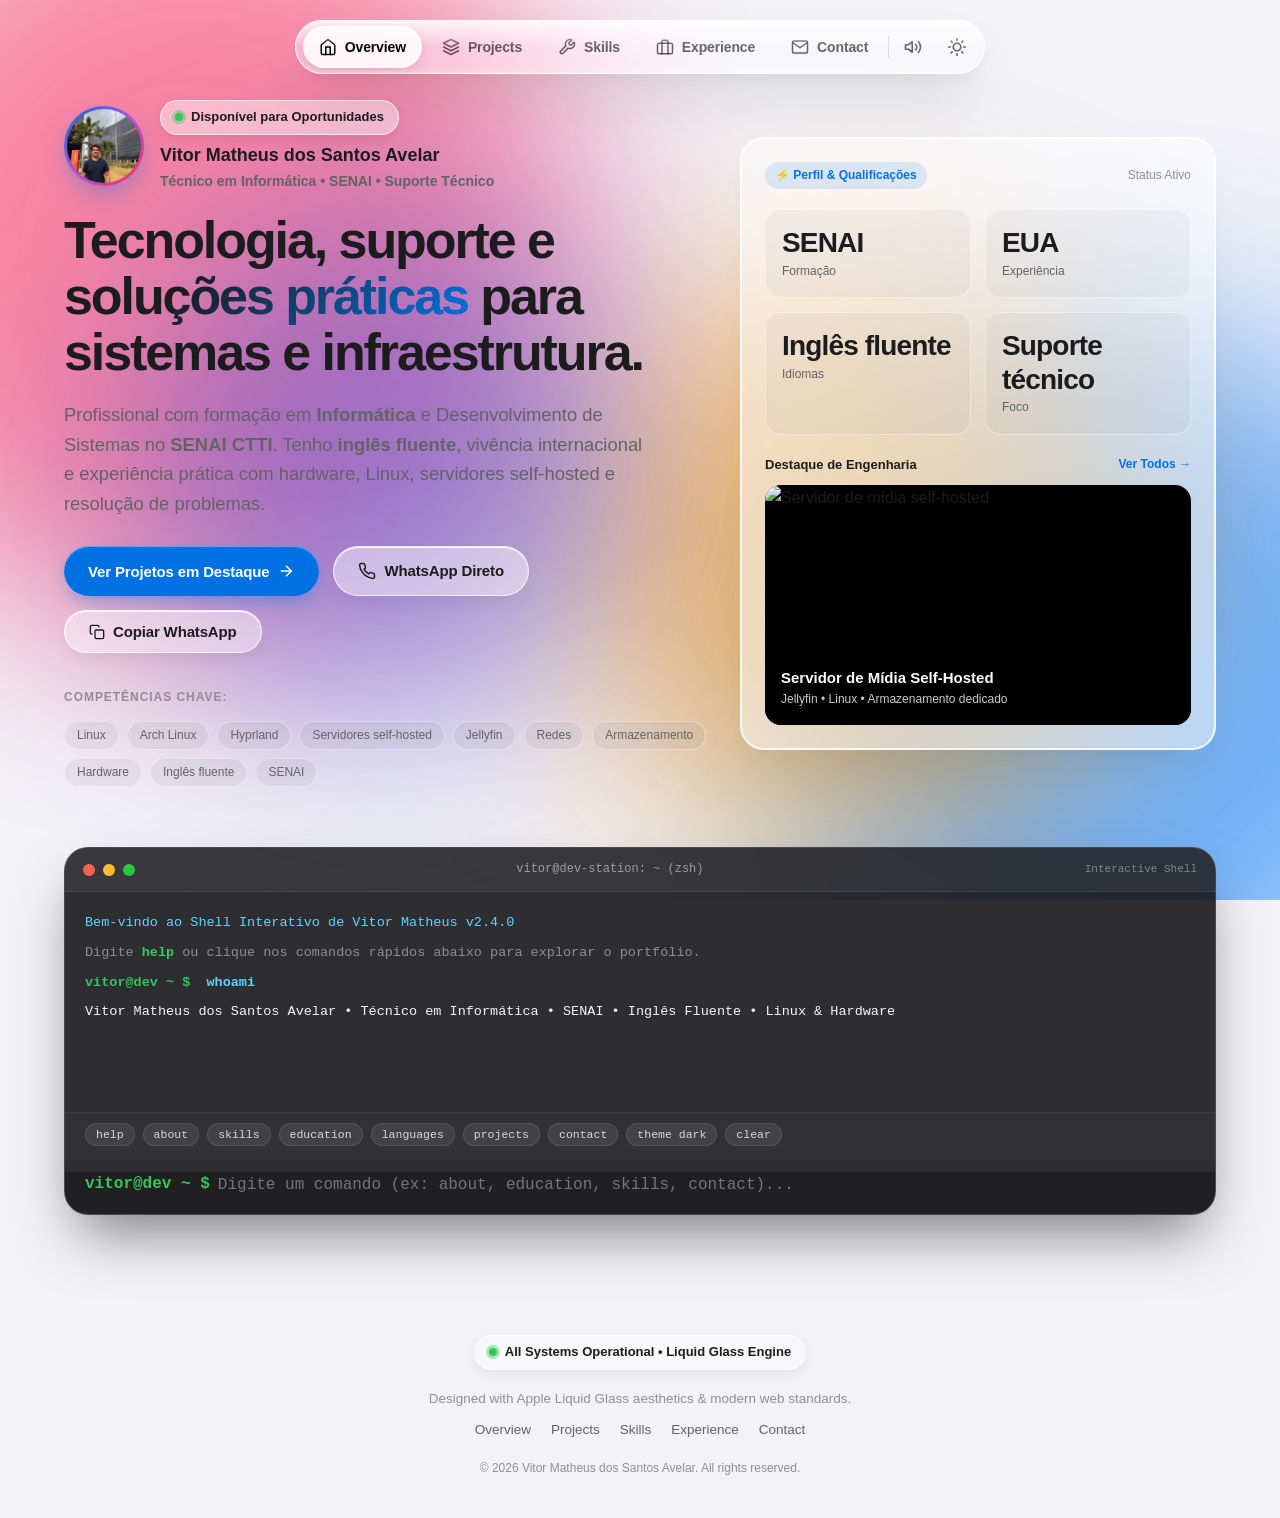
==== portfolio/index.html @ d0994550 "Add files via upload" ====
<!DOCTYPE html>
<html lang="en" data-theme="light">
<head>
    <meta charset="UTF-8">
    <meta name="viewport" content="width=device-width, initial-scale=1.0">
    <meta name="description" content="Portfólio de Vitor Matheus dos Santos Avelar, técnico em informática com foco em suporte técnico, hardware, Linux e servidores self-hosted.">
    <meta name="keywords" content="Suporte Técnico, Hardware, Linux, Arch Linux, Hyprland, Servidores Self-Hosted, Jellyfin, SENAI">
    <meta name="author" content="Vitor Matheus dos Santos Avelar">
    <title>Vitor Matheus dos Santos Avelar — Tecnologia e Suporte Técnico</title>
    
    <!-- Open Graph / Meta -->
    <meta property="og:type" content="website">
    <meta property="og:title" content="Vitor Matheus dos Santos Avelar — Tecnologia e Suporte Técnico">
    <meta property="og:description" content="Portfolio showcasing distributed architectures, cloud-native scalability, and fluid liquid-glass interfaces.">
    
    <!-- Google Fonts & Stylesheet -->
    <link rel="preconnect" href="https://fonts.googleapis.com">
    <link rel="preconnect" href="https://fonts.gstatic.com" crossorigin>
    <link href="https://fonts.googleapis.com/css2?family=Plus+Jakarta+Sans:wght@400;500;600;700;800&family=JetBrains+Mono:wght@400;500;600&display=swap" rel="stylesheet">
    <link rel="stylesheet" href="css/styles.css">
</head>
<body>

    <!-- Ambient Fluid Light Mesh Background -->
    <div class="bg-mesh" aria-hidden="true">
        <div class="blob blob-1"></div>
        <div class="blob blob-2"></div>
        <div class="blob blob-3"></div>
        <div class="blob blob-4"></div>
    </div>

    <!-- Floating Liquid Glass Navbar -->
    <header class="header-wrapper">
        <nav class="liquid-nav" id="nav" role="navigation" aria-label="Main Navigation">
            <div class="liquid-glare-container">
                <div class="liquid-glare" id="glare"></div>
            </div>

            <div class="nav-items">
                <div class="active-pill" id="active-pill"></div>

                <button class="nav-btn active" data-tab="home" id="nav-btn-home" aria-label="Overview Section">
                    <div class="btn-content">
                        <svg viewBox="0 0 24 24" fill="none" stroke="currentColor" stroke-linecap="round" stroke-linejoin="round">
                            <path d="M3 9l9-7 9 7v11a2 2 0 0 1-2 2H5a2 2 0 0 1-2-2z"></path>
                            <polyline points="9 22 9 12 15 12 15 22"></polyline>
                        </svg>
                        <span>Overview</span>
                    </div>
                </button>

                <button class="nav-btn" data-tab="projects" id="nav-btn-projects" aria-label="Projects Showcase">
                    <div class="btn-content">
                        <svg viewBox="0 0 24 24" fill="none" stroke="currentColor" stroke-linecap="round" stroke-linejoin="round">
                            <polygon points="12 2 2 7 12 12 22 7 12 2"></polygon>
                            <polyline points="2 17 12 22 22 17"></polyline>
                            <polyline points="2 12 12 17 22 12"></polyline>
                        </svg>
                        <span>Projects</span>
                    </div>
                </button>

                <button class="nav-btn" data-tab="skills" id="nav-btn-skills" aria-label="Skills and Tech Stack">
                    <div class="btn-content">
                        <svg viewBox="0 0 24 24" fill="none" stroke="currentColor" stroke-linecap="round" stroke-linejoin="round">
                            <path d="M14.7 6.3a1 1 0 0 0 0 1.4l1.6 1.6a1 1 0 0 0 1.4 0l3.77-3.77a6 6 0 0 1-7.94 7.94l-6.91 6.91a2.12 2.12 0 0 1-3-3l6.91-6.91a6 6 0 0 1 7.94-7.94l-3.76 3.76z"></path>
                        </svg>
                        <span>Skills</span>
                    </div>
                </button>

                <button class="nav-btn" data-tab="experience" id="nav-btn-experience" aria-label="Career Timeline">
                    <div class="btn-content">
                        <svg viewBox="0 0 24 24" fill="none" stroke="currentColor" stroke-linecap="round" stroke-linejoin="round">
                            <rect x="2" y="7" width="20" height="14" rx="2" ry="2"></rect>
                            <path d="M16 21V5a2 2 0 0 0-2-2h-4a2 2 0 0 0-2 2v16"></path>
                        </svg>
                        <span>Experience</span>
                    </div>
                </button>

                <button class="nav-btn" data-tab="contact" id="nav-btn-contact" aria-label="Contact Section">
                    <div class="btn-content">
                        <svg viewBox="0 0 24 24" fill="none" stroke="currentColor" stroke-linecap="round" stroke-linejoin="round">
                            <path d="M4 4h16c1.1 0 2 .9 2 2v12c0 1.1-.9 2-2 2H4c-1.1 0-2-.9-2-2V6c0-1.1.9-2 2-2z"></path>
                            <polyline points="22,6 12,13 2,6"></polyline>
                        </svg>
                        <span>Contact</span>
                    </div>
                </button>
            </div>

            <div class="divider"></div>

            <div class="nav-actions">
                <!-- Haptic Audio Toggle -->
                <button class="action-btn" id="audio-toggle-btn" aria-label="Toggle UI Audio Feedback" title="Toggle Haptic Sound Effects">
                    <div class="action-icon-wrapper">
                        <svg class="audio-on" viewBox="0 0 24 24" fill="none" stroke="currentColor" stroke-linecap="round" stroke-linejoin="round">
                            <polygon points="11 5 6 9 2 9 2 15 6 15 11 19 11 5"></polygon>
                            <path d="M19.07 4.93a10 10 0 0 1 0 14.14M15.54 8.46a5 5 0 0 1 0 7.07"></path>
                        </svg>
                        <svg class="audio-muted" viewBox="0 0 24 24" fill="none" stroke="currentColor" stroke-linecap="round" stroke-linejoin="round">
                            <polygon points="11 5 6 9 2 9 2 15 6 15 11 19 11 5"></polygon>
                            <line x1="23" y1="9" x2="17" y2="15"></line>
                            <line x1="17" y1="9" x2="23" y2="15"></line>
                        </svg>
                    </div>
                </button>

                <!-- Dark / Light Mode Switch -->
                <button class="action-btn" id="theme-btn" aria-label="Toggle Dark / Light Theme" title="Toggle Theme">
                    <div class="action-icon-wrapper">
                        <svg class="sun" viewBox="0 0 24 24" fill="none" stroke="currentColor" stroke-linecap="round" stroke-linejoin="round">
                            <circle cx="12" cy="12" r="5"></circle>
                            <line x1="12" y1="1" x2="12" y2="3"></line>
                            <line x1="12" y1="21" x2="12" y2="23"></line>
                            <line x1="4.22" y1="4.22" x2="5.64" y2="5.64"></line>
                            <line x1="18.36" y1="18.36" x2="19.78" y2="19.78"></line>
                            <line x1="1" y1="12" x2="3" y2="12"></line>
                            <line x1="21" y1="12" x2="23" y2="12"></line>
                            <line x1="4.22" y1="19.78" x2="5.64" y2="18.36"></line>
                            <line x1="18.36" y1="5.64" x2="19.78" y2="4.22"></line>
                        </svg>
                        <svg class="moon" viewBox="0 0 24 24" fill="none" stroke="currentColor" stroke-linecap="round" stroke-linejoin="round">
                            <path d="M21 12.79A9 9 0 1 1 11.21 3 7 7 0 0 0 21 12.79z"></path>
                        </svg>
                    </div>
                </button>
            </div>
        </nav>
    </header>

    <!-- Main Container With Tab Panes -->
    <main id="main-content">

        <!-- ====================================================================
             TAB 1: OVERVIEW / HOME
             ==================================================================== -->
        <section class="tab-pane active" id="tab-home">
            <div class="hero-container">
                <!-- Hero Left: Bio, Headline, CTAs -->
                <div class="hero-left">
                    <div class="hero-avatar-wrapper">
                        <div class="hero-avatar">
                            <img src="assets/avatar.jpeg" alt="Vitor Matheus dos Santos Avelar - Foto de Perfil">
                        </div>
                        <div>
                            <div class="status-pill">
                                <span class="status-dot"></span>
                                <span>Disponível para Oportunidades</span>
                            </div>
                            <div class="hero-name" style="margin-top: 6px;">Vitor Matheus dos Santos Avelar</div>
                            <div class="hero-tagline">Técnico em Informática • SENAI • Suporte Técnico</div>
                        </div>
                    </div>

                    <h1 class="hero-title">
                        Tecnologia, suporte e <span class="gradient-text">soluções práticas</span> para sistemas e infraestrutura.
                    </h1>

                    <p class="hero-description">
                        Profissional com formação em <strong>Informática</strong> e Desenvolvimento de Sistemas no <strong>SENAI CTTI</strong>. Tenho <strong>inglês fluente</strong>, vivência internacional e experiência prática com hardware, Linux, servidores self-hosted e resolução de problemas.
                    </p>

                    <div class="hero-actions">
                        <button class="liquid-btn liquid-btn-primary" onclick="app.switchTab('projects')">
                            Ver Projetos em Destaque
                            <svg width="18" height="18" viewBox="0 0 24 24" fill="none" stroke="currentColor" stroke-width="2"><line x1="5" y1="12" x2="19" y2="12"></line><polyline points="12 5 19 12 12 19"></polyline></svg>
                        </button>
                        <a href="https://wa.me/5531983224629?text=Olá%20Vitor,%20vi%20seu%20portfólio!" target="_blank" rel="noopener noreferrer" class="liquid-btn liquid-btn-glass">
                            <svg width="18" height="18" viewBox="0 0 24 24" fill="none" stroke="currentColor" stroke-width="2"><path d="M22 16.92v3a2 2 0 0 1-2.18 2 19.79 19.79 0 0 1-8.63-3.07 19.5 19.5 0 0 1-6-6 19.79 19.79 0 0 1-3.07-8.67A2 2 0 0 1 4.11 2h3a2 2 0 0 1 2 1.72 12.84 12.84 0 0 0 .7 2.81 2 2 0 0 1-.45 2.11L8.09 9.91a16 16 0 0 0 6 6l1.27-1.27a2 2 0 0 1 2.11-.45 12.84 12.84 0 0 0 2.81.7A2 2 0 0 1 22 16.92z"></path></svg>
                            WhatsApp Direto
                        </a>
                        <button class="liquid-btn liquid-btn-glass" onclick="app.copyPhone()" title="Copiar WhatsApp">
                            <svg width="16" height="16" viewBox="0 0 24 24" fill="none" stroke="currentColor" stroke-width="2"><rect x="9" y="9" width="13" height="13" rx="2" ry="2"></rect><path d="M5 15H4a2 2 0 0 1-2-2V4a2 2 0 0 1 2-2h9a2 2 0 0 1 2 2v1"></path></svg>
                            Copiar WhatsApp
                        </button>
                    </div>

                    <!-- Skills Badge Strip -->
                    <div style="margin-top: 10px;">
                        <span style="font-size: 12px; font-weight: 700; text-transform: uppercase; letter-spacing: 0.08em; color: var(--text-tertiary);">Competências Chave:</span>
                        <div class="skills-strip" id="hero-skills-strip"></div>
                    </div>
                </div>

                <!-- Hero Right: Live Stat Highlights & Spotlight Showcase -->
                <div class="glass-card interactive hero-preview-card">
                    <div class="preview-card-header">
                        <span class="preview-badge">⚡ Perfil & Qualificações</span>
                        <span style="font-size: 12px; color: var(--text-tertiary);">Status Ativo</span>
                    </div>

                    <div class="preview-stats-grid" id="hero-stats-grid">
                        <!-- Filled dynamically by JavaScript -->
                    </div>

                    <!-- Interactive Live Spotlight Preview -->
                    <div>
                        <div style="display: flex; justify-content: space-between; align-items: center; margin-bottom: 10px;">
                            <span style="font-size: 13px; font-weight: 700; color: var(--text-primary);">Destaque de Engenharia</span>
                            <span style="font-size: 12px; color: var(--accent-blue); font-weight: 600; cursor: pointer;" onclick="app.switchTab('projects')">Ver Todos →</span>
                        </div>
                        <div class="hero-spotlight" onclick="app.openCaseStudyModal('self-hosted-media')" style="cursor: pointer;">
                            <img src="https://images.unsplash.com/photo-1558494949-ef010cbdcc31?w=1000&auto=format&fit=crop&q=80" alt="Servidor de mídia self-hosted">
                            <div class="hero-spotlight-overlay">
                                <div class="spotlight-title">Servidor de Mídia Self-Hosted</div>
                                <div class="spotlight-sub">Jellyfin • Linux • Armazenamento dedicado</div>
                            </div>
                        </div>
                    </div>
                </div>
            </div>

            <!-- Interactive Terminal Console Simulation -->
            <div class="terminal-card">
                <div class="terminal-header">
                    <div class="terminal-dots">
                        <div class="terminal-dot dot-red"></div>
                        <div class="terminal-dot dot-yellow"></div>
                        <div class="terminal-dot dot-green"></div>
                    </div>
                    <div class="terminal-title">vitor@dev-station: ~ (zsh)</div>
                    <div style="font-size: 11px; color: rgba(255, 255, 255, 0.4);">Interactive Shell</div>
                </div>

                <div class="terminal-body" id="terminal-body">
                    <div class="terminal-line" style="color: #64d2ff;">
                        Bem-vindo ao Shell Interativo de Vitor Matheus v2.4.0
                    </div>
                    <div class="terminal-line" style="color: #8e8e93;">
                        Digite <span style="color: #30d158; font-weight: 600;">help</span> ou clique nos comandos rápidos abaixo para explorar o portfólio.
                    </div>
                    <div class="terminal-line">
                        <span class="prompt-prefix">vitor@dev ~ $</span>
                        <span class="prompt-cmd">whoami</span>
                    </div>
                    <div class="terminal-line" style="color: #f5f5f7;">
                        Vitor Matheus dos Santos Avelar • Técnico em Informática • SENAI • Inglês Fluente • Linux & Hardware
                    </div>
                </div>

                <!-- Quick Terminal Command Chips -->
                <div class="terminal-chips">
                    <button class="chip-btn" data-cmd="help">help</button>
                    <button class="chip-btn" data-cmd="about">about</button>
                    <button class="chip-btn" data-cmd="skills">skills</button>
                    <button class="chip-btn" data-cmd="education">education</button>
                    <button class="chip-btn" data-cmd="languages">languages</button>
                    <button class="chip-btn" data-cmd="projects">projects</button>
                    <button class="chip-btn" data-cmd="contact">contact</button>
                    <button class="chip-btn" data-cmd="theme dark">theme dark</button>
                    <button class="chip-btn" data-cmd="clear">clear</button>
                </div>

                <div style="padding: 0 20px 16px; background: rgba(0,0,0,0.3);">
                    <div class="terminal-input-row">
                        <span class="prompt-prefix">vitor@dev ~ $</span>
                        <input type="text" class="terminal-input" id="terminal-input" placeholder="Digite um comando (ex: about, education, skills, contact)..." autocomplete="off" spellcheck="false">
                    </div>
                </div>
            </div>
        </section>

        <!-- ====================================================================
             TAB 2: PORTFOLIO & PROJECTS (WITH RANDOM SLIDERS)
             ==================================================================== -->
        <section class="tab-pane" id="tab-projects">
            <div class="section-header">
                <span class="section-eyebrow">Work Showcase</span>
                <h2 class="section-title">Selected Engineering Projects</h2>
                <p class="section-subtitle">
                    Full-stack web applications, distributed backend services, and high-performance cloud engines. Browse multi-slide visual previews, performance metrics, and architectural case studies.
                </p>
            </div>

            <!-- Category Filter Bar -->
            <div class="filter-bar" role="tablist" aria-label="Filter Projects by Category">
                <button class="filter-btn active" data-filter="all">All Projects</button>
                <button class="filter-btn" data-filter="ai-systems">AI & Systems</button>
                <button class="filter-btn" data-filter="fullstack">Full-Stack</button>
                <button class="filter-btn" data-filter="cloud-devops">Cloud & DevOps</button>
                <button class="filter-btn" data-filter="open-source">Open Source</button>
            </div>

            <!-- Projects Grid (Injected by JavaScript with carousels) -->
            <div class="projects-grid" id="projects-container">
                <!-- Rendered dynamically from data.js -->
            </div>
        </section>

        <!-- ====================================================================
             TAB 3: SKILLS & ENGINEERING STACK
             ==================================================================== -->
        <section class="tab-pane" id="tab-skills">
            <div class="section-header">
                <span class="section-eyebrow">Technical Mastery</span>
                <h2 class="section-title">Skills & Systems Architecture</h2>
                <p class="section-subtitle">
                    A comprehensive breakdown of technology proficiencies, frameworks, cloud infrastructure, and live code implementations.
                </p>
            </div>

            <!-- 3-Column Skills Matrix Grid -->
            <div class="skills-grid" id="skills-matrix">
                <!-- Rendered dynamically from data.js -->
            </div>

            <!-- Interactive Architecture & Code Sandbox -->
            <div class="code-showcase-container">
                <div class="glass-card" style="border-radius: var(--radius-lg); overflow: hidden;">
                    <div style="padding: 20px 24px; display: flex; justify-content: space-between; align-items: center; border-bottom: 1px solid var(--glass-border-subtle);">
                        <div>
                            <h3 style="font-size: 1.15rem; font-weight: 700; color: var(--text-primary);">Interactive Code Sandbox</h3>
                            <p id="code-desc" style="font-size: 13px; color: var(--text-secondary); margin-top: 2px;">
                                Distributed sliding-window rate limiter with atomic Redis pipelines
                            </p>
                        </div>
                        <button class="liquid-btn liquid-btn-glass liquid-btn-sm" onclick="app.copyActiveCode()">
                            <svg width="14" height="14" viewBox="0 0 24 24" fill="none" stroke="currentColor" stroke-width="2"><rect x="9" y="9" width="13" height="13" rx="2" ry="2"></rect><path d="M5 15H4a2 2 0 0 1-2-2V4a2 2 0 0 1 2-2h9a2 2 0 0 1 2 2v1"></path></svg>
                            Copy Snippet
                        </button>
                    </div>

                    <!-- Code Language Tabs -->
                    <div class="code-tabs" id="code-tabs">
                        <!-- Rendered by JS -->
                    </div>

                    <!-- Code Body -->
                    <div class="code-editor-body" id="code-display">
                        <!-- Code injected by JS -->
                    </div>
                </div>
            </div>
        </section>

        <!-- ====================================================================
             TAB 4: CAREER & EXPERIENCE TIMELINE
             ==================================================================== -->
        <section class="tab-pane" id="tab-experience">
            <div class="section-header">
                <span class="section-eyebrow">Track Record</span>
                <h2 class="section-title">Career Experience & Impact</h2>
                <p class="section-subtitle">
                    6+ years of engineering leadership, scalable software design, and high-impact distributed systems development.
                </p>
            </div>

            <!-- Experience Timeline -->
            <div class="timeline-wrapper">
                <div class="timeline-line"></div>
                <div id="timeline-list">
                    <!-- Injected dynamically from data.js -->
                </div>
            </div>
        </section>

        <!-- ====================================================================
             TAB 5: CONTACT & HIRE ME
             ==================================================================== -->
        <section class="tab-pane" id="tab-contact">
            <div class="section-header">
                <span class="section-eyebrow">Get In Touch</span>
                <h2 class="section-title">Let's Build Something Exceptional</h2>
                <p class="section-subtitle">
                    Have an ambitious project, high-impact role, or technical consulting inquiry? Send a message or connect directly across channels.
                </p>
            </div>

            <div class="contact-container">
                <!-- Contact Channels Card -->
                <div class="glass-card contact-info-card">
                    <h3 class="contact-highlight">Canais de contato</h3>
                    <p style="font-size: 14px; color: var(--text-secondary); line-height: 1.6;">
                        Estou disponível para oportunidades em Tecnologia, Suporte Técnico e atendimento especializado.
                    </p>

                    <div class="contact-channels">
                        <div class="channel-item" onclick="app.copyPhone()">
                            <div class="channel-icon">
                                <svg viewBox="0 0 24 24" fill="none" stroke="currentColor" stroke-width="2"><path d="M4 4h16c1.1 0 2 .9 2 2v12c0 1.1-.9 2-2 2H4c-1.1 0-2-.9-2-2V6c0-1.1.9-2 2-2z"></path><polyline points="22,6 12,13 2,6"></polyline></svg>
                            </div>
                            <div>
                                <div class="channel-label">Telefone / WhatsApp</div>
                                <div class="channel-value">+55 (31) 98322-4629</div>
                            </div>
                        </div>

                        <a href="https://wa.me/5531983224629?text=Hello%20Vitor,%20I%20saw%20your%20portfolio!" target="_blank" rel="noopener noreferrer" class="channel-item">
                            <div class="channel-icon">
                                <svg viewBox="0 0 24 24" fill="none" stroke="currentColor" stroke-width="2"><path d="M22 16.92v3a2 2 0 0 1-2.18 2 19.79 19.79 0 0 1-8.63-3.07 19.5 19.5 0 0 1-6-6 19.79 19.79 0 0 1-3.07-8.67A2 2 0 0 1 4.11 2h3a2 2 0 0 1 2 1.72 12.84 12.84 0 0 0 .7 2.81 2 2 0 0 1-.45 2.11L8.09 9.91a16 16 0 0 0 6 6l1.27-1.27a2 2 0 0 1 2.11-.45 12.84 12.84 0 0 0 2.81.7A2 2 0 0 1 22 16.92z"></path></svg>
                            </div>
                            <div>
                                <div class="channel-label">Phone & WhatsApp (Click to chat)</div>
                                <div class="channel-value">+55 (31) 98322-4629</div>
                            </div>
                        </a>

                        <a href="https://linkedin.com/in/vitor-avelar-877619251" target="_blank" rel="noopener noreferrer" class="channel-item">
                            <div class="channel-icon">
                                <svg viewBox="0 0 24 24" fill="none" stroke="currentColor" stroke-width="2"><path d="M16 8a6 6 0 0 1 6 6v7h-4v-7a2 2 0 0 0-2-2 2 2 0 0 0-2 2v7h-4v-7a6 6 0 0 1 6-6z"></path><rect x="2" y="9" width="4" height="12"></rect><circle cx="4" cy="4" r="2"></circle></svg>
                            </div>
                            <div>
                                <div class="channel-label">LinkedIn Profile</div>
                                <div class="channel-value">linkedin.com/in/vitor-avelar-877619251</div>
                            </div>
                        </a>

                        <a href="https://github.com" target="_blank" rel="noopener noreferrer" class="channel-item">
                            <div class="channel-icon">
                                <svg viewBox="0 0 24 24" fill="none" stroke="currentColor" stroke-width="2"><path d="M9 19c-5 1.5-5-2.5-7-3m14 6v-3.87a3.37 3.37 0 0 0-.94-2.61c3.14-.35 6.44-1.54 6.44-7A5.44 5.44 0 0 0 20 4.77 5.07 5.07 0 0 0 19.91 1S18.73.65 16 2.48a13.38 13.38 0 0 0-7 0C6.27.65 5.09 1 5.09 1A5.07 5.07 0 0 0 5 4.77a5.44 5.44 0 0 0-1.5 3.78c0 5.42 3.3 6.61 6.44 7A3.37 3.37 0 0 0 9 18.13V22"></path></svg>
                            </div>
                            <div>
                                <div class="channel-label">GitHub Repositories</div>
                                <div class="channel-value">github.com</div>
                            </div>
                        </a>

                        <a href="https://cal.com" target="_blank" rel="noopener noreferrer" class="channel-item">
                            <div class="channel-icon">
                                <svg viewBox="0 0 24 24" fill="none" stroke="currentColor" stroke-width="2"><rect x="3" y="4" width="18" height="18" rx="2" ry="2"></rect><line x1="16" y1="2" x2="16" y2="6"></line><line x1="8" y1="2" x2="8" y2="6"></line><line x1="3" y1="10" x2="21" y2="10"></line></svg>
                            </div>
                            <div>
                                <div class="channel-label">Schedule a 15-min Call</div>
                                <div class="channel-value">cal.com/vitormatheus</div>
                            </div>
                        </a>
                    </div>
                </div>

                <!-- Liquid Glass Contact Form -->
                <div class="glass-card contact-form-card">
                    <form id="contact-form">
                        <div class="form-grid-2">
                            <div class="form-group">
                                <label for="contact-name" class="form-label">Your Name</label>
                                <input type="text" id="contact-name" class="form-input" placeholder="Jane Doe" required>
                            </div>
                            <div class="form-group">
                                <label for="contact-email" class="form-label">Email Address</label>
                                <input type="email" id="contact-email" class="form-input" placeholder="jane@company.com" required>
                            </div>
                        </div>

                        <div class="form-group">
                            <label for="contact-subject" class="form-label">Opportunity / Project Type</label>
                            <input type="text" id="contact-subject" class="form-input" placeholder="Ex.: oportunidade em suporte técnico ou tecnologia" required>
                        </div>

                        <div class="form-group">
                            <label for="contact-message" class="form-label">Message Details</label>
                            <textarea id="contact-message" class="form-textarea" placeholder="Tell me about your project, timeline, tech stack, and goals..." required></textarea>
                        </div>

                        <button type="submit" class="liquid-btn liquid-btn-primary" style="width: 100%; padding: 14px;">
                            Send Transmission
                            <svg width="18" height="18" viewBox="0 0 24 24" fill="none" stroke="currentColor" stroke-width="2"><line x1="22" y1="2" x2="11" y2="13"></line><polygon points="22 2 15 22 11 13 2 9 22 2"></polygon></svg>
                        </button>
                    </form>
                </div>
            </div>
        </section>

    </main>

    <!-- Case Study / Lightbox Modal -->
    <div class="modal-overlay" id="case-study-modal" role="dialog" aria-modal="true" aria-label="Project Case Study">
        <div class="modal-content glass-card">
            <button class="modal-close-btn" id="modal-close-btn" aria-label="Close Modal">
                <svg width="20" height="20" viewBox="0 0 24 24" fill="none" stroke="currentColor" stroke-width="2.5"><line x1="18" y1="6" x2="6" y2="18"></line><line x1="6" y1="6" x2="18" y2="18"></line></svg>
            </button>
            <div id="modal-body-content">
                <!-- Injected dynamically -->
            </div>
        </div>
    </div>

    <!-- Toast Notification Container -->
    <div class="toast-container" id="toast-container" aria-live="polite"></div>

    <!-- Footer -->
    <footer>
        <div class="status-pill" style="margin-bottom: 8px;">
            <span class="status-dot"></span>
            <span>All Systems Operational • Liquid Glass Engine</span>
        </div>
        <div>Designed with Apple Liquid Glass aesthetics & modern web standards.</div>
        <div class="footer-links">
            <a href="#home" class="footer-link" onclick="app.switchTab('home')">Overview</a>
            <a href="#projects" class="footer-link" onclick="app.switchTab('projects')">Projects</a>
            <a href="#skills" class="footer-link" onclick="app.switchTab('skills')">Skills</a>
            <a href="#experience" class="footer-link" onclick="app.switchTab('experience')">Experience</a>
            <a href="#contact" class="footer-link" onclick="app.switchTab('contact')">Contact</a>
        </div>
        <div style="font-size: 12px; color: var(--text-tertiary); margin-top: 8px;">
            © 2026 Vitor Matheus dos Santos Avelar. All rights reserved.
        </div>
    </footer>

    <!-- Scripts -->
    <script src="js/data.js"></script>
    <script src="js/app.js"></script>
</body>
</html>
---- portfolio/css/styles.css ----
/* ==========================================================================
   APPLE LIQUID GLASS DESIGN SYSTEM - STYLESHEET
   VisionOS / macOS Sequoia Inspired Fluid Glassmorphism
   ========================================================================== */

/* --------------------------------------------------------------------------
   1. CSS VARIABLES & THEMES
   -------------------------------------------------------------------------- */
:root {
    /* Background & Ambient Fluid Blobs (Light Mode) */
    --bg-color: #f2f2f7;
    --bg-surface: #ffffff;
    --blob-1: #ff2a5f;
    --blob-2: #007aff;
    --blob-3: #ff9500;
    --blob-4: #5856d6;
    --blob-opacity: 0.55;

    /* Typography Colors */
    --text-primary: #1c1c1e;
    --text-secondary: #636366;
    --text-tertiary: #8e8e93;
    --text-inverse: #ffffff;

    /* Brand & Accent Colors */
    --accent-blue: #0071e3;
    --accent-blue-hover: #0077ed;
    --accent-blue-subtle: rgba(0, 113, 227, 0.12);
    --accent-purple: #af52de;
    --accent-green: #34c759;
    --accent-orange: #ff9500;
    --accent-pink: #ff2d55;

    /* Authentic Liquid Glass - Light Mode */
    --glass-bg: rgba(255, 255, 255, 0.45);
    --glass-bg-hover: rgba(255, 255, 255, 0.65);
    --glass-border: rgba(255, 255, 255, 0.7);
    --glass-border-subtle: rgba(255, 255, 255, 0.4);
    --glass-shadow: rgba(0, 0, 0, 0.08);
    --glass-shadow-heavy: rgba(0, 0, 0, 0.18);
    --glass-highlight: rgba(255, 255, 255, 0.95);
    --glass-caustic: rgba(255, 255, 255, 0.6);
    --reflection-start: rgba(255, 255, 255, 0.75);
    --reflection-end: rgba(255, 255, 255, 0.0);
    --glare-color: rgba(255, 255, 255, 0.8);

    /* Card & Container Liquid Glass */
    --card-glass-bg: rgba(255, 255, 255, 0.5);
    --card-glass-hover: rgba(255, 255, 255, 0.7);
    --card-border: rgba(255, 255, 255, 0.8);
    --card-shadow: 0 20px 40px -15px rgba(0, 0, 0, 0.07), 0 0 0 1px rgba(255, 255, 255, 0.8) inset;

    /* Slider Pill & Controls */
    --pill-bg: rgba(255, 255, 255, 0.85);
    --pill-shadow: 0 4px 16px rgba(0, 0, 0, 0.08), 0 1px 3px rgba(0, 0, 0, 0.05), inset 0 1px 1px rgba(255, 255, 255, 0.9);
    --icon-color: rgba(0, 0, 0, 0.6);
    --icon-active: #000000;
    --divider: rgba(0, 0, 0, 0.12);

    /* Code & Terminal Glass */
    --terminal-bg: rgba(24, 24, 28, 0.9);
    --terminal-text: #f5f5f7;
    --terminal-border: rgba(255, 255, 255, 0.15);

    /* Layout & Geometry */
    --radius-sm: 10px;
    --radius-md: 16px;
    --radius-lg: 24px;
    --radius-xl: 32px;
    --radius-full: 9999px;
    --container-max: 1200px;
    --spring-easing: cubic-bezier(0.34, 1.2, 0.64, 1);
    --smooth-easing: cubic-bezier(0.25, 1, 0.5, 1);
}

[data-theme="dark"] {
    /* Background & Ambient Fluid Blobs (Dark Mode) */
    --bg-color: #000000;
    --bg-surface: #121215;
    --blob-1: #bf5af2;
    --blob-2: #0a84ff;
    --blob-3: #ff375f;
    --blob-4: #5e5ce6;
    --blob-opacity: 0.45;

    /* Typography Colors */
    --text-primary: #f5f5f7;
    --text-secondary: #a1a1a6;
    --text-tertiary: #6e6e73;
    --text-inverse: #000000;

    /* Brand & Accent Colors */
    --accent-blue: #2997ff;
    --accent-blue-hover: #47a6ff;
    --accent-blue-subtle: rgba(41, 151, 255, 0.16);
    --accent-purple: #d37cf9;
    --accent-green: #30d158;
    --accent-orange: #ff9f0a;
    --accent-pink: #ff375f;

    /* Authentic Liquid Glass - Dark Mode */
    --glass-bg: rgba(30, 30, 35, 0.55);
    --glass-bg-hover: rgba(45, 45, 52, 0.7);
    --glass-border: rgba(255, 255, 255, 0.16);
    --glass-border-subtle: rgba(255, 255, 255, 0.08);
    --glass-shadow: rgba(0, 0, 0, 0.7);
    --glass-shadow-heavy: rgba(0, 0, 0, 0.85);
    --glass-highlight: rgba(255, 255, 255, 0.3);
    --glass-caustic: rgba(255, 255, 255, 0.06);
    --reflection-start: rgba(255, 255, 255, 0.2);
    --reflection-end: rgba(255, 255, 255, 0.0);
    --glare-color: rgba(255, 255, 255, 0.22);

    /* Card & Container Liquid Glass */
    --card-glass-bg: rgba(26, 26, 32, 0.6);
    --card-glass-hover: rgba(36, 36, 44, 0.75);
    --card-border: rgba(255, 255, 255, 0.12);
    --card-shadow: 0 24px 50px -15px rgba(0, 0, 0, 0.6), 0 0 0 1px rgba(255, 255, 255, 0.1) inset;

    /* Slider Pill & Controls */
    --pill-bg: rgba(65, 65, 75, 0.8);
    --pill-shadow: 0 4px 16px rgba(0, 0, 0, 0.45), 0 1px 3px rgba(0, 0, 0, 0.3), inset 0 1px 1px rgba(255, 255, 255, 0.25);
    --icon-color: rgba(255, 255, 255, 0.6);
    --icon-active: #ffffff;
    --divider: rgba(255, 255, 255, 0.16);

    /* Code & Terminal Glass */
    --terminal-bg: rgba(14, 14, 18, 0.95);
    --terminal-text: #f5f5f7;
    --terminal-border: rgba(255, 255, 255, 0.1);
}

/* --------------------------------------------------------------------------
   2. BASE & RESET
   -------------------------------------------------------------------------- */
*, *::before, *::after {
    box-sizing: border-box;
    margin: 0;
    padding: 0;
}

html {
    font-size: 16px;
    scroll-behavior: smooth;
    -webkit-text-size-adjust: 100%;
}

body {
    min-height: 100vh;
    font-family: -apple-system, BlinkMacSystemFont, "SF Pro Display", "SF Pro Text", "Helvetica Neue", Roboto, "Segoe UI", Arial, sans-serif;
    background-color: var(--bg-color);
    color: var(--text-primary);
    line-height: 1.6;
    -webkit-font-smoothing: antialiased;
    -moz-osx-font-smoothing: grayscale;
    overflow-x: hidden;
    position: relative;
    transition: background-color 0.8s ease, color 0.4s ease;
}

img, svg, video {
    display: block;
    max-width: 100%;
}

a {
    color: inherit;
    text-decoration: none;
}

button {
    font-family: inherit;
    border: none;
    background: none;
    cursor: pointer;
}

/* Custom Scrollbar */
::-webkit-scrollbar {
    width: 10px;
    height: 10px;
}

::-webkit-scrollbar-track {
    background: transparent;
}

::-webkit-scrollbar-thumb {
    background: rgba(140, 140, 150, 0.3);
    border-radius: 99px;
    border: 2px solid transparent;
    background-clip: padding-box;
}

::-webkit-scrollbar-thumb:hover {
    background: rgba(140, 140, 150, 0.5);
    background-clip: padding-box;
}

/* --------------------------------------------------------------------------
   3. LIQUID AMBIENT BACKGROUND MESH
   -------------------------------------------------------------------------- */
.bg-mesh {
    position: fixed;
    inset: 0;
    z-index: -1;
    background: var(--bg-color);
    transition: background 0.8s ease;
    overflow: hidden;
    pointer-events: none;
}

.blob {
    position: absolute;
    border-radius: 50%;
    filter: blur(100px);
    opacity: var(--blob-opacity);
    animation: floatBlob 24s infinite alternate cubic-bezier(0.45, 0.05, 0.55, 0.95);
    will-change: transform;
    transition: background 0.8s ease, opacity 0.8s ease;
}

.blob-1 {
    width: 60vw;
    height: 60vw;
    top: -15%;
    left: -15%;
    background: var(--blob-1);
    animation-delay: 0s;
}

.blob-2 {
    width: 55vw;
    height: 55vw;
    bottom: -15%;
    right: -15%;
    background: var(--blob-2);
    animation-delay: -6s;
}

.blob-3 {
    width: 45vw;
    height: 45vw;
    top: 30%;
    left: 45%;
    background: var(--blob-3);
    animation-delay: -12s;
}

.blob-4 {
    width: 40vw;
    height: 40vw;
    bottom: 20%;
    left: 10%;
    background: var(--blob-4);
    animation-delay: -18s;
}

@keyframes floatBlob {
    0% { transform: translate(0, 0) scale(1) rotate(0deg); }
    33% { transform: translate(6%, 8%) scale(1.08) rotate(6deg); }
    66% { transform: translate(-6%, 4%) scale(0.94) rotate(-6deg); }
    100% { transform: translate(2%, -8%) scale(1.05) rotate(2deg); }
}

/* --------------------------------------------------------------------------
   4. LIQUID GLASS HEADER & FLOATING NAVIGATION
   -------------------------------------------------------------------------- */
.header-wrapper {
    position: fixed;
    top: 20px;
    left: 0;
    right: 0;
    display: flex;
    justify-content: center;
    align-items: center;
    z-index: 1000;
    padding: 0 16px;
    pointer-events: none; /* Let background clicks through except nav */
}

.liquid-nav {
    pointer-events: auto;
    position: relative;
    display: flex;
    align-items: center;
    padding: 6px 8px;
    border-radius: var(--radius-full);
    
    /* Extreme Deep Liquid Blur */
    background: var(--glass-bg);
    backdrop-filter: blur(50px) saturate(200%);
    -webkit-backdrop-filter: blur(50px) saturate(200%);
    
    /* Multi-Layer 3D Glass Volume Box-Shadow */
    box-shadow: 
        0 30px 60px -15px var(--glass-shadow-heavy),
        0 10px 24px -8px var(--glass-shadow),
        inset 0 2px 3px -1px var(--glass-highlight),
        inset 0 -2px 4px -1px var(--glass-caustic),
        inset 0 0 0 1px var(--glass-border);
        
    transition: all 0.5s var(--smooth-easing);
}

/* Aqua Gloss Arc Reflection */
.liquid-nav::before {
    content: '';
    position: absolute;
    top: 1px;
    left: 2px;
    right: 2px;
    height: 48%;
    border-radius: 99px 99px 24px 24px / 99px 99px 12px 12px;
    background: linear-gradient(180deg, var(--reflection-start) 0%, var(--reflection-end) 100%);
    pointer-events: none;
    z-index: 6;
    transition: background 0.5s ease;
}

/* Interactive Cursor Glare container */
.liquid-glare-container {
    position: absolute;
    inset: 0;
    border-radius: inherit;
    overflow: hidden;
    pointer-events: none;
    z-index: 5;
}

.liquid-glare {
    position: absolute;
    inset: 0;
    opacity: 0;
    transition: opacity 0.3s ease;
    background: radial-gradient(circle 120px at var(--x, 50%) var(--y, 50%), var(--glare-color) 0%, transparent 100%);
    mix-blend-mode: overlay;
}

.liquid-nav:hover .liquid-glare {
    opacity: 1;
}

.nav-items {
    position: relative;
    display: flex;
    align-items: center;
    gap: 4px;
    z-index: 3;
}

/* Spring-Animated Active Pill Indicator */
.active-pill {
    position: absolute;
    top: 0;
    left: 0;
    height: 42px;
    background: var(--pill-bg);
    border-radius: var(--radius-full);
    box-shadow: var(--pill-shadow);
    transition: transform 0.5s var(--spring-easing), 
                width 0.5s var(--spring-easing),
                background 0.5s ease, box-shadow 0.5s ease;
    z-index: 1;
    pointer-events: none;
}

.nav-btn {
    position: relative;
    background: transparent;
    border: none;
    padding: 0 16px;
    height: 42px;
    border-radius: var(--radius-full);
    font-size: 14px;
    font-weight: 600;
    letter-spacing: -0.01em;
    color: var(--icon-color);
    cursor: pointer;
    -webkit-tap-highlight-color: transparent;
    transition: color 0.3s ease, transform 0.2s ease;
    outline: none;
    z-index: 2;
    white-space: nowrap;
}

.btn-content {
    display: flex;
    align-items: center;
    gap: 8px;
    pointer-events: none;
    transition: transform 0.2s cubic-bezier(0.32, 0.72, 0, 1);
}

.nav-btn:active .btn-content {
    transform: scale(0.92);
}

.nav-btn.active {
    color: var(--icon-active);
}

.nav-btn svg {
    width: 18px;
    height: 18px;
    stroke-width: 2;
    flex-shrink: 0;
}

/* Divider */
.divider {
    width: 1px;
    height: 22px;
    background: var(--divider);
    margin: 0 4px;
    z-index: 3;
    transition: background 0.5s ease;
}

/* Controls Cluster (Theme, Audio, Status) */
.nav-actions {
    display: flex;
    align-items: center;
    gap: 4px;
    z-index: 3;
}

.action-btn {
    position: relative;
    background: transparent;
    border: none;
    width: 40px;
    height: 40px;
    border-radius: 50%;
    color: var(--icon-color);
    cursor: pointer;
    -webkit-tap-highlight-color: transparent;
    outline: none;
    display: flex;
    align-items: center;
    justify-content: center;
    transition: color 0.3s ease, background 0.2s ease;
}

.action-btn:hover {
    color: var(--icon-active);
    background: rgba(150, 150, 150, 0.12);
}

.action-btn:active {
    transform: scale(0.88);
}

.action-icon-wrapper {
    position: relative;
    width: 18px;
    height: 18px;
    pointer-events: none;
}

.action-icon-wrapper svg {
    position: absolute;
    top: 0;
    left: 0;
    transition: transform 0.5s var(--spring-easing), opacity 0.4s ease;
    stroke-width: 2.2;
}

/* Sun / Moon Rotation */
.sun { opacity: 1; transform: rotate(0deg) scale(1); }
.moon { opacity: 0; transform: rotate(-90deg) scale(0); }

[data-theme="dark"] .sun { opacity: 0; transform: rotate(90deg) scale(0); }
[data-theme="dark"] .moon { opacity: 1; transform: rotate(0deg) scale(1); }

/* Audio waves icon states */
.audio-muted { opacity: 0; transform: scale(0.8); }
.audio-on { opacity: 1; transform: scale(1); }
.is-muted .audio-muted { opacity: 1; transform: scale(1); }
.is-muted .audio-on { opacity: 0; transform: scale(0.8); }

/* --------------------------------------------------------------------------
   5. GENERAL LIQUID GLASS COMPONENTS
   -------------------------------------------------------------------------- */
.glass-card {
    position: relative;
    background: var(--card-glass-bg);
    backdrop-filter: blur(40px) saturate(180%);
    -webkit-backdrop-filter: blur(40px) saturate(180%);
    border-radius: var(--radius-lg);
    border: 1px solid var(--card-border);
    box-shadow: var(--card-shadow);
    transition: transform 0.4s var(--smooth-easing), 
                box-shadow 0.4s var(--smooth-easing), 
                background 0.4s ease, 
                border-color 0.4s ease;
    overflow: hidden;
}

.glass-card::before {
    content: '';
    position: absolute;
    top: 0;
    left: 0;
    right: 0;
    height: 1px;
    background: linear-gradient(90deg, transparent, var(--glass-highlight), transparent);
    pointer-events: none;
}

.glass-card.interactive:hover {
    transform: translateY(-4px);
    background: var(--card-glass-hover);
    box-shadow: 0 30px 60px -15px var(--glass-shadow-heavy), 0 0 0 1px var(--glass-highlight) inset;
}

/* Liquid Button System */
.liquid-btn {
    position: relative;
    display: inline-flex;
    align-items: center;
    justify-content: center;
    gap: 8px;
    padding: 12px 24px;
    border-radius: var(--radius-full);
    font-size: 15px;
    font-weight: 600;
    letter-spacing: -0.01em;
    cursor: pointer;
    transition: all 0.3s var(--smooth-easing);
    outline: none;
    -webkit-tap-highlight-color: transparent;
    text-align: center;
}

.liquid-btn-primary {
    background: var(--accent-blue);
    color: #ffffff;
    box-shadow: 0 8px 20px -6px rgba(0, 113, 227, 0.5), inset 0 1px 1px rgba(255, 255, 255, 0.4);
}

.liquid-btn-primary:hover {
    background: var(--accent-blue-hover);
    transform: translateY(-2px);
    box-shadow: 0 12px 26px -6px rgba(0, 113, 227, 0.65), inset 0 1px 2px rgba(255, 255, 255, 0.6);
}

.liquid-btn-primary:active {
    transform: scale(0.96);
}

.liquid-btn-glass {
    background: var(--glass-bg);
    color: var(--text-primary);
    backdrop-filter: blur(25px);
    -webkit-backdrop-filter: blur(25px);
    border: 1px solid var(--glass-border);
    box-shadow: 0 8px 20px -6px var(--glass-shadow), inset 0 1px 1px var(--glass-highlight);
}

.liquid-btn-glass:hover {
    background: var(--glass-bg-hover);
    transform: translateY(-2px);
    box-shadow: 0 12px 24px -6px var(--glass-shadow-heavy), inset 0 1px 2px var(--glass-highlight);
}

.liquid-btn-glass:active {
    transform: scale(0.96);
}

.liquid-btn-sm {
    padding: 8px 16px;
    font-size: 13px;
}

/* Badges & Pills */
.status-pill {
    display: inline-flex;
    align-items: center;
    gap: 8px;
    padding: 6px 14px;
    background: var(--glass-bg);
    backdrop-filter: blur(20px);
    -webkit-backdrop-filter: blur(20px);
    border: 1px solid var(--glass-border);
    border-radius: var(--radius-full);
    font-size: 13px;
    font-weight: 600;
    color: var(--text-primary);
    box-shadow: 0 4px 12px var(--glass-shadow);
}

.status-dot {
    width: 8px;
    height: 8px;
    border-radius: 50%;
    background-color: var(--accent-green);
    position: relative;
}

.status-dot::after {
    content: '';
    position: absolute;
    inset: -3px;
    border-radius: 50%;
    background-color: var(--accent-green);
    opacity: 0.4;
    animation: pulseGlow 2s infinite ease-out;
}

@keyframes pulseGlow {
    0% { transform: scale(0.9); opacity: 0.7; }
    50% { transform: scale(1.6); opacity: 0; }
    100% { transform: scale(0.9); opacity: 0; }
}

.tech-tag {
    display: inline-flex;
    align-items: center;
    gap: 6px;
    padding: 4px 12px;
    background: rgba(140, 140, 150, 0.12);
    border: 1px solid var(--glass-border-subtle);
    border-radius: var(--radius-full);
    font-size: 12px;
    font-weight: 500;
    color: var(--text-secondary);
    transition: all 0.2s ease;
}

.tech-tag:hover {
    background: var(--accent-blue-subtle);
    color: var(--accent-blue);
    border-color: var(--accent-blue);
}

/* --------------------------------------------------------------------------
   6. MAIN CONTAINER & SECTION ROUTER
   -------------------------------------------------------------------------- */
main {
    padding-top: 100px;
    padding-bottom: 80px;
    max-width: var(--container-max);
    margin: 0 auto;
    padding-left: 24px;
    padding-right: 24px;
    position: relative;
    min-height: calc(100vh - 180px);
}

.tab-pane {
    display: none;
    opacity: 0;
    transform: translateY(16px) scale(0.99);
    transition: opacity 0.45s var(--smooth-easing), transform 0.45s var(--smooth-easing);
}

.tab-pane.active {
    display: block;
    opacity: 1;
    transform: translateY(0) scale(1);
    animation: tabEnter 0.5s var(--smooth-easing) forwards;
}

@keyframes tabEnter {
    0% {
        opacity: 0;
        transform: translateY(18px) scale(0.985);
    }
    100% {
        opacity: 1;
        transform: translateY(0) scale(1);
    }
}

/* Section Header Typography */
.section-header {
    text-align: center;
    max-width: 680px;
    margin: 0 auto 48px auto;
}

.section-eyebrow {
    font-size: 13px;
    font-weight: 700;
    text-transform: uppercase;
    letter-spacing: 0.1em;
    color: var(--accent-blue);
    margin-bottom: 8px;
    display: block;
}

.section-title {
    font-size: 2.5rem;
    font-weight: 700;
    letter-spacing: -0.03em;
    line-height: 1.15;
    color: var(--text-primary);
    margin-bottom: 14px;
}

.section-subtitle {
    font-size: 1.05rem;
    color: var(--text-secondary);
    line-height: 1.5;
}

/* --------------------------------------------------------------------------
   7. HOME / HERO SECTION
   -------------------------------------------------------------------------- */
.hero-container {
    display: grid;
    grid-template-columns: 1.15fr 0.85fr;
    gap: 32px;
    align-items: center;
    margin-bottom: 60px;
}

.hero-left {
    display: flex;
    flex-direction: column;
    align-items: flex-start;
    gap: 20px;
}

.hero-avatar-wrapper {
    display: flex;
    align-items: center;
    gap: 16px;
}

.hero-avatar {
    position: relative;
    width: 80px;
    height: 80px;
    border-radius: 50%;
    padding: 3px;
    background: linear-gradient(135deg, var(--accent-blue), var(--accent-purple), var(--blob-1));
    box-shadow: 0 10px 25px -5px rgba(0, 113, 227, 0.4);
}

.hero-avatar img {
    width: 100%;
    height: 100%;
    border-radius: 50%;
    object-fit: cover;
    background: var(--bg-surface);
}

.hero-tagline {
    font-size: 14px;
    font-weight: 600;
    color: var(--text-secondary);
}

.hero-name {
    font-size: 18px;
    font-weight: 700;
    color: var(--text-primary);
}

.hero-title {
    font-size: 3.25rem;
    font-weight: 800;
    letter-spacing: -0.04em;
    line-height: 1.08;
    color: var(--text-primary);
}

.hero-title .gradient-text {
    background: linear-gradient(135deg, var(--text-primary) 30%, var(--accent-blue) 100%);
    -webkit-background-clip: text;
    -webkit-text-fill-color: transparent;
}

.hero-description {
    font-size: 1.15rem;
    color: var(--text-secondary);
    line-height: 1.6;
    max-width: 580px;
}

.hero-actions {
    display: flex;
    flex-wrap: wrap;
    gap: 14px;
    margin-top: 8px;
}

/* Hero Right: Interactive 3D Developer Card & Highlights */
.hero-preview-card {
    padding: 24px;
    display: flex;
    flex-direction: column;
    gap: 20px;
}

.preview-card-header {
    display: flex;
    justify-content: space-between;
    align-items: center;
}

.preview-badge {
    display: inline-flex;
    align-items: center;
    gap: 6px;
    font-size: 12px;
    font-weight: 600;
    color: var(--accent-blue);
    background: var(--accent-blue-subtle);
    padding: 4px 10px;
    border-radius: var(--radius-full);
}

.preview-stats-grid {
    display: grid;
    grid-template-columns: repeat(2, 1fr);
    gap: 14px;
}

.stat-box {
    padding: 16px;
    background: rgba(140, 140, 150, 0.08);
    border-radius: var(--radius-md);
    border: 1px solid var(--glass-border-subtle);
}

.stat-number {
    font-size: 1.75rem;
    font-weight: 800;
    letter-spacing: -0.03em;
    color: var(--text-primary);
    line-height: 1.2;
}

.stat-label {
    font-size: 12px;
    font-weight: 500;
    color: var(--text-secondary);
    margin-top: 2px;
}

/* Interactive Hero Slider / Live Spotlight */
.hero-spotlight {
    position: relative;
    border-radius: var(--radius-md);
    overflow: hidden;
    aspect-ratio: 16 / 9;
    background: #000000;
}

.hero-spotlight img {
    width: 100%;
    height: 100%;
    object-fit: cover;
    transition: transform 0.6s var(--smooth-easing);
}

.hero-spotlight:hover img {
    transform: scale(1.04);
}

.hero-spotlight-overlay {
    position: absolute;
    inset: 0;
    background: linear-gradient(180deg, transparent 40%, rgba(0, 0, 0, 0.85) 100%);
    display: flex;
    flex-direction: column;
    justify-content: flex-end;
    padding: 16px;
    color: #ffffff;
}

.spotlight-title {
    font-size: 15px;
    font-weight: 700;
}

.spotlight-sub {
    font-size: 12px;
    opacity: 0.8;
}

/* Quick Skill Badges Strip */
.skills-strip {
    display: flex;
    flex-wrap: wrap;
    gap: 8px;
    align-items: center;
    margin-top: 12px;
}

/* Interactive Interactive Terminal Simulation */
.terminal-card {
    background: var(--terminal-bg);
    border-radius: var(--radius-lg);
    border: 1px solid var(--terminal-border);
    box-shadow: 0 30px 60px -15px rgba(0, 0, 0, 0.5);
    overflow: hidden;
    margin-top: 40px;
    font-family: ui-monospace, SFMono-Regular, Menlo, Monaco, Consolas, "Liberation Mono", "Courier New", monospace;
}

.terminal-header {
    background: rgba(255, 255, 255, 0.05);
    padding: 12px 18px;
    display: flex;
    align-items: center;
    justify-content: space-between;
    border-bottom: 1px solid rgba(255, 255, 255, 0.08);
}

.terminal-dots {
    display: flex;
    gap: 8px;
}

.terminal-dot {
    width: 12px;
    height: 12px;
    border-radius: 50%;
}
.dot-red { background: #ff5f56; }
.dot-yellow { background: #ffbd2e; }
.dot-green { background: #27c93f; }

.terminal-title {
    font-size: 12px;
    color: rgba(255, 255, 255, 0.5);
    font-weight: 500;
}

.terminal-body {
    padding: 20px;
    min-height: 220px;
    max-height: 340px;
    overflow-y: auto;
    font-size: 13.5px;
    color: var(--terminal-text);
    line-height: 1.6;
}

.terminal-line {
    margin-bottom: 8px;
    word-break: break-word;
}

.prompt-prefix {
    color: var(--accent-green);
    font-weight: 600;
    margin-right: 8px;
}

.prompt-cmd {
    color: #64d2ff;
    font-weight: 600;
}

.terminal-input-row {
    display: flex;
    align-items: center;
    margin-top: 12px;
}

.terminal-input {
    background: transparent;
    border: none;
    color: #ffffff;
    font-family: inherit;
    font-size: inherit;
    outline: none;
    flex: 1;
}

.terminal-chips {
    display: flex;
    gap: 8px;
    flex-wrap: wrap;
    padding: 10px 20px 14px;
    background: rgba(255, 255, 255, 0.02);
    border-top: 1px solid rgba(255, 255, 255, 0.05);
}

.chip-btn {
    font-size: 11.5px;
    padding: 4px 10px;
    border-radius: var(--radius-full);
    background: rgba(255, 255, 255, 0.08);
    color: rgba(255, 255, 255, 0.8);
    border: 1px solid rgba(255, 255, 255, 0.1);
    cursor: pointer;
    transition: all 0.2s ease;
}

.chip-btn:hover {
    background: rgba(255, 255, 255, 0.2);
    color: #ffffff;
}

/* --------------------------------------------------------------------------
   8. PORTFOLIO & PROJECTS SECTION (WITH RANDOM SLIDERS)
   -------------------------------------------------------------------------- */
.filter-bar {
    display: flex;
    justify-content: center;
    align-items: center;
    flex-wrap: wrap;
    gap: 8px;
    margin-bottom: 40px;
}

.filter-btn {
    padding: 8px 18px;
    border-radius: var(--radius-full);
    font-size: 14px;
    font-weight: 600;
    color: var(--text-secondary);
    background: var(--glass-bg);
    border: 1px solid var(--glass-border-subtle);
    backdrop-filter: blur(20px);
    -webkit-backdrop-filter: blur(20px);
    cursor: pointer;
    transition: all 0.3s var(--smooth-easing);
}

.filter-btn:hover {
    color: var(--text-primary);
    background: var(--glass-bg-hover);
}

.filter-btn.active {
    color: var(--text-inverse);
    background: var(--text-primary);
    border-color: var(--text-primary);
    box-shadow: 0 4px 14px var(--glass-shadow);
}

/* Projects Grid */
.projects-grid {
    display: grid;
    grid-template-columns: repeat(auto-fill, minmax(360px, 1fr));
    gap: 32px;
}

/* Individual Project Card */
.project-card {
    display: flex;
    flex-direction: column;
    height: 100%;
}

/* Carousel Container Inside Project Card */
.project-carousel {
    position: relative;
    width: 100%;
    aspect-ratio: 16 / 10;
    overflow: hidden;
    background: #111114;
}

.carousel-track {
    display: flex;
    width: 100%;
    height: 100%;
    transition: transform 0.5s cubic-bezier(0.25, 1, 0.5, 1);
}

.carousel-slide {
    min-width: 100%;
    height: 100%;
    position: relative;
}

.carousel-slide img {
    width: 100%;
    height: 100%;
    object-fit: cover;
    transition: transform 0.6s ease;
}

.project-card:hover .carousel-slide img {
    transform: scale(1.03);
}

/* Carousel Nav Buttons */
.carousel-btn {
    position: absolute;
    top: 50%;
    transform: translateY(-50%);
    width: 34px;
    height: 34px;
    border-radius: 50%;
    background: rgba(20, 20, 25, 0.65);
    backdrop-filter: blur(15px);
    -webkit-backdrop-filter: blur(15px);
    border: 1px solid rgba(255, 255, 255, 0.2);
    color: #ffffff;
    display: flex;
    align-items: center;
    justify-content: center;
    cursor: pointer;
    opacity: 0;
    transition: opacity 0.3s ease, background 0.2s ease, transform 0.2s ease;
    z-index: 10;
}

.carousel-btn svg {
    width: 16px;
    height: 16px;
    stroke-width: 2.5;
}

.carousel-btn:hover {
    background: rgba(20, 20, 25, 0.9);
    transform: translateY(-50%) scale(1.08);
}

.carousel-prev { left: 10px; }
.carousel-next { right: 10px; }

.project-carousel:hover .carousel-btn {
    opacity: 1;
}

/* Slide Indicator Pills & Counter */
.carousel-indicators {
    position: absolute;
    bottom: 12px;
    left: 50%;
    transform: translateX(-50%);
    display: flex;
    gap: 6px;
    padding: 4px 10px;
    background: rgba(0, 0, 0, 0.5);
    backdrop-filter: blur(15px);
    -webkit-backdrop-filter: blur(15px);
    border-radius: var(--radius-full);
    border: 1px solid rgba(255, 255, 255, 0.15);
    z-index: 10;
}

.indicator-dot {
    width: 6px;
    height: 6px;
    border-radius: 50%;
    background: rgba(255, 255, 255, 0.4);
    cursor: pointer;
    transition: all 0.3s ease;
}

.indicator-dot.active {
    width: 16px;
    border-radius: 99px;
    background: #ffffff;
}

/* Slide category tag pill badge */
.carousel-badge {
    position: absolute;
    top: 14px;
    left: 14px;
    padding: 4px 12px;
    border-radius: var(--radius-full);
    background: rgba(0, 0, 0, 0.6);
    backdrop-filter: blur(15px);
    -webkit-backdrop-filter: blur(15px);
    border: 1px solid rgba(255, 255, 255, 0.2);
    font-size: 11px;
    font-weight: 700;
    text-transform: uppercase;
    letter-spacing: 0.05em;
    color: #ffffff;
    z-index: 10;
}

.carousel-zoom-btn {
    position: absolute;
    top: 14px;
    right: 14px;
    width: 32px;
    height: 32px;
    border-radius: 50%;
    background: rgba(0, 0, 0, 0.6);
    backdrop-filter: blur(15px);
    -webkit-backdrop-filter: blur(15px);
    border: 1px solid rgba(255, 255, 255, 0.2);
    color: #ffffff;
    display: flex;
    align-items: center;
    justify-content: center;
    cursor: pointer;
    opacity: 0;
    transition: opacity 0.3s ease, transform 0.2s ease;
    z-index: 10;
}

.project-carousel:hover .carousel-zoom-btn {
    opacity: 1;
}

/* Project Card Content */
.project-content {
    padding: 24px;
    display: flex;
    flex-direction: column;
    flex: 1;
    gap: 14px;
}

.project-title-row {
    display: flex;
    justify-content: space-between;
    align-items: flex-start;
    gap: 12px;
}

.project-title {
    font-size: 1.25rem;
    font-weight: 700;
    letter-spacing: -0.02em;
    color: var(--text-primary);
}

.project-desc {
    font-size: 0.95rem;
    color: var(--text-secondary);
    line-height: 1.5;
    flex: 1;
}

.project-metrics {
    display: flex;
    align-items: center;
    gap: 12px;
    padding: 8px 12px;
    background: rgba(140, 140, 150, 0.08);
    border-radius: var(--radius-sm);
    font-size: 12.5px;
    font-weight: 600;
    color: var(--accent-green);
}

.project-tags {
    display: flex;
    flex-wrap: wrap;
    gap: 6px;
}

.project-footer {
    display: flex;
    align-items: center;
    justify-content: space-between;
    padding-top: 14px;
    border-top: 1px solid var(--glass-border-subtle);
    margin-top: auto;
}

.project-links {
    display: flex;
    align-items: center;
    gap: 10px;
}

.icon-link {
    display: inline-flex;
    align-items: center;
    justify-content: center;
    width: 36px;
    height: 36px;
    border-radius: 50%;
    background: var(--glass-bg);
    border: 1px solid var(--glass-border-subtle);
    color: var(--text-secondary);
    transition: all 0.2s ease;
}

.icon-link:hover {
    color: var(--text-primary);
    background: var(--glass-bg-hover);
    transform: translateY(-2px);
}

/* --------------------------------------------------------------------------
   9. SKILLS & ARCHITECTURE MATRIX
   -------------------------------------------------------------------------- */
.skills-grid {
    display: grid;
    grid-template-columns: repeat(auto-fit, minmax(320px, 1fr));
    gap: 28px;
    margin-bottom: 50px;
}

.skill-category-card {
    padding: 28px;
}

.skill-card-header {
    display: flex;
    align-items: center;
    gap: 14px;
    margin-bottom: 22px;
}

.skill-icon-bubble {
    width: 44px;
    height: 44px;
    border-radius: var(--radius-md);
    background: var(--accent-blue-subtle);
    color: var(--accent-blue);
    display: flex;
    align-items: center;
    justify-content: center;
}

.skill-icon-bubble svg {
    width: 22px;
    height: 22px;
}

.skill-cat-title {
    font-size: 1.2rem;
    font-weight: 700;
    color: var(--text-primary);
}

.skill-cat-sub {
    font-size: 13px;
    color: var(--text-secondary);
}

.skill-bars-list {
    display: flex;
    flex-direction: column;
    gap: 16px;
}

.skill-item-header {
    display: flex;
    justify-content: space-between;
    font-size: 13.5px;
    font-weight: 600;
    color: var(--text-primary);
    margin-bottom: 6px;
}

.skill-pct {
    color: var(--accent-blue);
    font-size: 12px;
}

.skill-progress-track {
    width: 100%;
    height: 8px;
    background: rgba(140, 140, 150, 0.15);
    border-radius: var(--radius-full);
    overflow: hidden;
    position: relative;
}

.skill-progress-fill {
    height: 100%;
    border-radius: var(--radius-full);
    background: linear-gradient(90deg, var(--accent-blue), var(--accent-purple));
    transition: width 1.2s var(--smooth-easing);
}

/* Interactive Code Snippets Showcase */
.code-showcase-container {
    margin-top: 40px;
}

.code-tabs {
    display: flex;
    gap: 6px;
    border-bottom: 1px solid rgba(255, 255, 255, 0.1);
    padding: 12px 20px 0;
    background: rgba(0, 0, 0, 0.4);
    overflow-x: auto;
}

.code-tab-btn {
    padding: 8px 16px;
    font-size: 13px;
    font-weight: 600;
    color: rgba(255, 255, 255, 0.6);
    border-radius: 8px 8px 0 0;
    border-bottom: 2px solid transparent;
    cursor: pointer;
    transition: all 0.2s ease;
    white-space: nowrap;
}

.code-tab-btn:hover {
    color: #ffffff;
}

.code-tab-btn.active {
    color: #ffffff;
    background: rgba(255, 255, 255, 0.08);
    border-bottom-color: var(--accent-blue);
}

.code-editor-body {
    padding: 24px;
    background: rgba(10, 10, 14, 0.95);
    font-family: ui-monospace, SFMono-Regular, Menlo, Monaco, Consolas, monospace;
    font-size: 13.5px;
    line-height: 1.6;
    overflow-x: auto;
    color: #e6e6e6;
}

.code-editor-body pre {
    margin: 0;
}

/* Syntax Highlighting */
.kw { color: #ff7b72; font-weight: 600; }
.fn { color: #d2a8ff; }
.str { color: #a5d6ff; }
.num { color: #79c0ff; }
.cmt { color: #8b949e; font-style: italic; }
.typ { color: #ffa657; }

/* --------------------------------------------------------------------------
   10. EXPERIENCE & CAREER TIMELINE
   -------------------------------------------------------------------------- */
.timeline-wrapper {
    max-width: 840px;
    margin: 0 auto;
    position: relative;
    padding-left: 32px;
}

.timeline-line {
    position: absolute;
    top: 10px;
    bottom: 10px;
    left: 7px;
    width: 2px;
    background: linear-gradient(180deg, var(--accent-blue), var(--accent-purple), var(--blob-1));
    border-radius: var(--radius-full);
}

.timeline-item {
    position: relative;
    margin-bottom: 40px;
}

.timeline-item:last-child {
    margin-bottom: 0;
}

.timeline-node {
    position: absolute;
    left: -32px;
    top: 24px;
    width: 16px;
    height: 16px;
    border-radius: 50%;
    background: var(--bg-surface);
    border: 3px solid var(--accent-blue);
    box-shadow: 0 0 0 4px var(--glass-bg);
}

.timeline-card {
    padding: 28px;
}

.timeline-header {
    display: flex;
    flex-wrap: wrap;
    justify-content: space-between;
    align-items: flex-start;
    gap: 10px;
    margin-bottom: 12px;
}

.timeline-role {
    font-size: 1.25rem;
    font-weight: 700;
    color: var(--text-primary);
}

.timeline-company {
    font-size: 14px;
    font-weight: 600;
    color: var(--accent-blue);
}

.timeline-period {
    font-size: 12.5px;
    font-weight: 600;
    color: var(--text-tertiary);
    padding: 4px 12px;
    background: rgba(140, 140, 150, 0.12);
    border-radius: var(--radius-full);
}

.timeline-duties {
    list-style: none;
    display: flex;
    flex-direction: column;
    gap: 8px;
    margin: 16px 0;
}

.timeline-duties li {
    position: relative;
    padding-left: 20px;
    font-size: 14px;
    color: var(--text-secondary);
    line-height: 1.5;
}

.timeline-duties li::before {
    content: '→';
    position: absolute;
    left: 0;
    color: var(--accent-blue);
    font-weight: bold;
}

/* --------------------------------------------------------------------------
   11. CONTACT & HIRE ME SECTION
   -------------------------------------------------------------------------- */
.contact-container {
    display: grid;
    grid-template-columns: 1fr 1.25fr;
    gap: 36px;
    align-items: flex-start;
}

.contact-info-card {
    padding: 32px;
    display: flex;
    flex-direction: column;
    gap: 24px;
}

.contact-highlight {
    font-size: 1.5rem;
    font-weight: 700;
    letter-spacing: -0.02em;
    color: var(--text-primary);
}

.contact-channels {
    display: flex;
    flex-direction: column;
    gap: 16px;
}

.channel-item {
    display: flex;
    align-items: center;
    gap: 14px;
    padding: 14px;
    border-radius: var(--radius-md);
    background: rgba(140, 140, 150, 0.08);
    border: 1px solid var(--glass-border-subtle);
    transition: all 0.2s ease;
    cursor: pointer;
}

.channel-item:hover {
    background: var(--accent-blue-subtle);
    border-color: var(--accent-blue);
    transform: translateX(4px);
}

.channel-icon {
    width: 40px;
    height: 40px;
    border-radius: 50%;
    background: var(--glass-bg);
    display: flex;
    align-items: center;
    justify-content: center;
    color: var(--accent-blue);
}

.channel-icon svg {
    width: 20px;
    height: 20px;
}

.channel-label {
    font-size: 12px;
    color: var(--text-tertiary);
    font-weight: 500;
}

.channel-value {
    font-size: 14px;
    font-weight: 600;
    color: var(--text-primary);
}

/* Contact Form */
.contact-form-card {
    padding: 36px;
}

.form-group {
    display: flex;
    flex-direction: column;
    gap: 8px;
    margin-bottom: 20px;
}

.form-label {
    font-size: 13.5px;
    font-weight: 600;
    color: var(--text-primary);
}

.form-input, .form-textarea {
    width: 100%;
    padding: 14px 18px;
    background: rgba(140, 140, 150, 0.08);
    border: 1px solid var(--glass-border-subtle);
    border-radius: var(--radius-md);
    color: var(--text-primary);
    font-family: inherit;
    font-size: 14.5px;
    outline: none;
    transition: all 0.3s var(--smooth-easing);
}

.form-input:focus, .form-textarea:focus {
    background: var(--glass-bg-hover);
    border-color: var(--accent-blue);
    box-shadow: 0 0 0 3px var(--accent-blue-subtle);
}

.form-textarea {
    min-height: 130px;
    resize: vertical;
}

.form-grid-2 {
    display: grid;
    grid-template-columns: 1fr 1fr;
    gap: 16px;
}

/* --------------------------------------------------------------------------
   12. LIGHTBOX MODAL & TOAST SYSTEM
   -------------------------------------------------------------------------- */
.modal-overlay {
    position: fixed;
    inset: 0;
    background: rgba(0, 0, 0, 0.7);
    backdrop-filter: blur(30px);
    -webkit-backdrop-filter: blur(30px);
    display: flex;
    align-items: center;
    justify-content: center;
    z-index: 2000;
    opacity: 0;
    pointer-events: none;
    transition: opacity 0.3s ease;
    padding: 20px;
}

.modal-overlay.active {
    opacity: 1;
    pointer-events: auto;
}

.modal-content {
    position: relative;
    max-width: 900px;
    width: 100%;
    max-height: 90vh;
    overflow-y: auto;
    border-radius: var(--radius-xl);
    transform: scale(0.92) translateY(20px);
    transition: transform 0.4s var(--spring-easing);
}

.modal-overlay.active .modal-content {
    transform: scale(1) translateY(0);
}

.modal-close-btn {
    position: absolute;
    top: 20px;
    right: 20px;
    width: 40px;
    height: 40px;
    border-radius: 50%;
    background: rgba(0, 0, 0, 0.6);
    backdrop-filter: blur(15px);
    border: 1px solid rgba(255, 255, 255, 0.2);
    color: #ffffff;
    display: flex;
    align-items: center;
    justify-content: center;
    cursor: pointer;
    z-index: 50;
    transition: transform 0.2s ease, background 0.2s ease;
}

.modal-close-btn:hover {
    transform: scale(1.1);
    background: rgba(0, 0, 0, 0.85);
}

/* Toast Notifications */
.toast-container {
    position: fixed;
    bottom: 24px;
    right: 24px;
    display: flex;
    flex-direction: column;
    gap: 10px;
    z-index: 3000;
    pointer-events: none;
}

.toast {
    pointer-events: auto;
    display: flex;
    align-items: center;
    gap: 12px;
    padding: 14px 20px;
    border-radius: var(--radius-full);
    background: var(--card-glass-bg);
    backdrop-filter: blur(40px) saturate(200%);
    -webkit-backdrop-filter: blur(40px) saturate(200%);
    border: 1px solid var(--glass-border);
    box-shadow: 0 16px 36px rgba(0, 0, 0, 0.2);
    color: var(--text-primary);
    font-size: 14px;
    font-weight: 600;
    animation: toastIn 0.4s var(--spring-easing) forwards;
}

.toast-icon {
    color: var(--accent-green);
    display: flex;
    align-items: center;
}

@keyframes toastIn {
    0% { transform: translateY(20px) scale(0.9); opacity: 0; }
    100% { transform: translateY(0) scale(1); opacity: 1; }
}

/* --------------------------------------------------------------------------
   13. FOOTER
   -------------------------------------------------------------------------- */
footer {
    text-align: center;
    padding: 40px 20px;
    color: var(--text-tertiary);
    font-size: 13.5px;
    display: flex;
    flex-direction: column;
    align-items: center;
    gap: 10px;
}

.footer-links {
    display: flex;
    gap: 20px;
}

.footer-link {
    color: var(--text-secondary);
    transition: color 0.2s ease;
}

.footer-link:hover {
    color: var(--accent-blue);
}

/* --------------------------------------------------------------------------
   14. RESPONSIVE BREAKPOINTS
   -------------------------------------------------------------------------- */
@media (max-width: 992px) {
    .hero-container {
        grid-template-columns: 1fr;
        gap: 40px;
    }

    .contact-container {
        grid-template-columns: 1fr;
    }

    .hero-title {
        font-size: 2.75rem;
    }
}

@media (max-width: 768px) {
    main {
        padding-top: 90px;
        padding-left: 16px;
        padding-right: 16px;
    }

    .liquid-nav {
        padding: 4px 6px;
    }

    .nav-btn {
        padding: 0 12px;
        height: 38px;
        font-size: 13px;
    }

    .nav-btn span {
        display: none; /* Icon only on mobile */
    }

    .nav-btn svg {
        margin: 0;
    }

    .active-pill {
        height: 38px;
    }

    .hero-title {
        font-size: 2.25rem;
    }

    .section-title {
        font-size: 2rem;
    }

    .form-grid-2 {
        grid-template-columns: 1fr;
    }

    .projects-grid {
        grid-template-columns: 1fr;
    }

    .skills-grid {
        grid-template-columns: 1fr;
    }
}
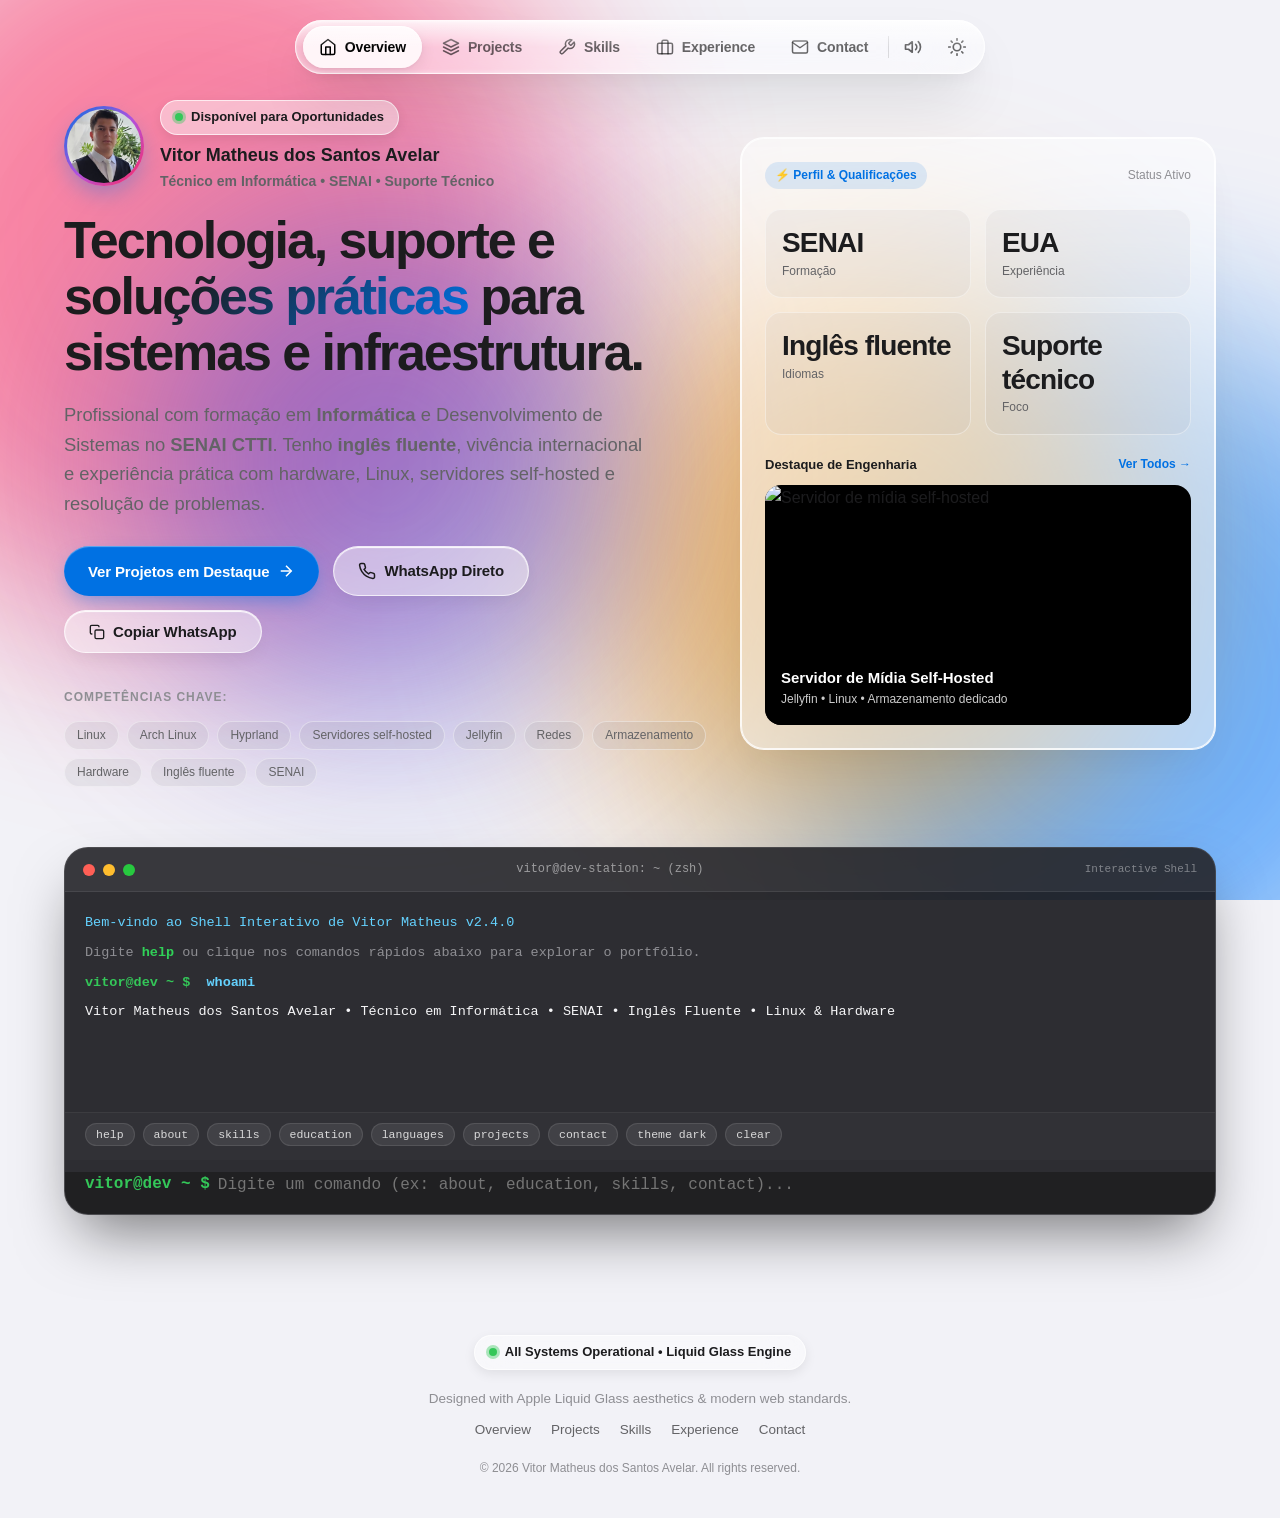
==== commit 689bfc3a: "Add files via upload" ====
--- a/portfolio/index.html
+++ b/portfolio/index.html
@@ -11,7 +11,7 @@
     <!-- Open Graph / Meta -->
     <meta property="og:type" content="website">
     <meta property="og:title" content="Vitor Matheus dos Santos Avelar — Tecnologia e Suporte Técnico">
-    <meta property="og:description" content="Portfolio showcasing distributed architectures, cloud-native scalability, and fluid liquid-glass interfaces.">
+    <meta property="og:description" content="Portfólio de Vitor Matheus dos Santos Avelar com foco em suporte técnico, hardware, Linux e infraestrutura self-hosted.">
     
     <!-- Google Fonts & Stylesheet -->
     <link rel="preconnect" href="https://fonts.googleapis.com">
@@ -278,10 +278,9 @@
             <!-- Category Filter Bar -->
             <div class="filter-bar" role="tablist" aria-label="Filter Projects by Category">
                 <button class="filter-btn active" data-filter="all">All Projects</button>
-                <button class="filter-btn" data-filter="ai-systems">AI & Systems</button>
-                <button class="filter-btn" data-filter="fullstack">Full-Stack</button>
-                <button class="filter-btn" data-filter="cloud-devops">Cloud & DevOps</button>
-                <button class="filter-btn" data-filter="open-source">Open Source</button>
+                <button class="filter-btn" data-filter="infrastructure">Infraestrutura</button>
+                <button class="filter-btn" data-filter="hardware">Hardware</button>
+                <button class="filter-btn" data-filter="systems">Linux e Sistemas</button>
             </div>
 
             <!-- Projects Grid (Injected by JavaScript with carousels) -->
@@ -344,7 +343,7 @@
                 <span class="section-eyebrow">Track Record</span>
                 <h2 class="section-title">Career Experience & Impact</h2>
                 <p class="section-subtitle">
-                    6+ years of engineering leadership, scalable software design, and high-impact distributed systems development.
+                    Experiência internacional em atendimento e operação, formação em desenvolvimento de sistemas e projetos práticos de infraestrutura, hardware e Linux.
                 </p>
             </div>
 
--- a/portfolio/css/styles.css
+++ b/portfolio/css/styles.css
@@ -1844,4 +1844,315 @@
     .skills-grid {
         grid-template-columns: 1fr;
     }
-}
+
+    .header-wrapper {
+        top: 10px;
+        padding: 0 8px;
+    }
+
+    .liquid-nav {
+        width: 100%;
+        max-width: 440px;
+        justify-content: space-between;
+    }
+
+    .nav-items {
+        flex: 1;
+        justify-content: space-around;
+        gap: 0;
+    }
+
+    .nav-btn {
+        min-width: 38px;
+        padding: 0 9px;
+    }
+
+    .nav-actions {
+        gap: 2px;
+    }
+
+    .action-btn {
+        width: 34px;
+        height: 34px;
+    }
+
+    .hero-container {
+        gap: 24px;
+        margin-bottom: 36px;
+    }
+
+    .hero-left {
+        gap: 16px;
+    }
+
+    .hero-avatar-wrapper {
+        width: 100%;
+        align-items: center;
+    }
+
+    .hero-avatar {
+        width: 68px;
+        height: 68px;
+        flex: 0 0 68px;
+    }
+
+    .hero-name {
+        font-size: 16px;
+    }
+
+    .hero-tagline {
+        font-size: 12px;
+        line-height: 1.35;
+    }
+
+    .status-pill {
+        max-width: 100%;
+        font-size: 11px;
+        padding: 5px 9px;
+    }
+
+    .hero-title {
+        font-size: clamp(2rem, 9vw, 2.5rem);
+        overflow-wrap: anywhere;
+    }
+
+    .hero-description {
+        font-size: 1rem;
+    }
+
+    .hero-actions {
+        width: 100%;
+        flex-direction: column;
+        gap: 10px;
+    }
+
+    .hero-actions .liquid-btn {
+        width: 100%;
+    }
+
+    .hero-preview-card,
+    .contact-info-card,
+    .contact-form-card,
+    .skill-category-card,
+    .timeline-card {
+        padding: 20px;
+    }
+
+    .preview-card-header {
+        gap: 8px;
+        align-items: flex-start;
+    }
+
+    .preview-stats-grid {
+        gap: 8px;
+    }
+
+    .stat-box {
+        padding: 12px;
+    }
+
+    .stat-number {
+        font-size: 1.2rem;
+        overflow-wrap: anywhere;
+    }
+
+    .stat-label {
+        font-size: 11px;
+    }
+
+    .terminal-card {
+        margin-top: 24px;
+        border-radius: var(--radius-md);
+    }
+
+    .terminal-header {
+        padding: 10px 12px;
+    }
+
+    .terminal-title {
+        max-width: 46%;
+        overflow: hidden;
+        text-overflow: ellipsis;
+        white-space: nowrap;
+    }
+
+    .terminal-body {
+        padding: 14px;
+        min-height: 190px;
+        font-size: 12px;
+        overflow-x: auto;
+    }
+
+    .section-header {
+        margin-bottom: 28px;
+    }
+
+    .section-title {
+        font-size: clamp(1.75rem, 8vw, 2.2rem);
+    }
+
+    .section-subtitle {
+        font-size: .95rem;
+    }
+
+    .filter-bar {
+        justify-content: flex-start;
+        overflow-x: auto;
+        padding-bottom: 6px;
+        scrollbar-width: none;
+        -webkit-overflow-scrolling: touch;
+    }
+
+    .filter-bar::-webkit-scrollbar {
+        display: none;
+    }
+
+    .filter-btn {
+        flex: 0 0 auto;
+        white-space: nowrap;
+    }
+
+    .projects-grid {
+        gap: 18px;
+    }
+
+    .project-content {
+        padding: 18px;
+    }
+
+    .project-footer {
+        flex-wrap: wrap;
+        gap: 12px;
+    }
+
+    .project-footer .liquid-btn-sm {
+        flex: 1 1 150px;
+    }
+
+    .project-links {
+        margin-left: auto;
+    }
+
+    .skill-item-header {
+        gap: 8px;
+        align-items: flex-start;
+        flex-direction: column;
+    }
+
+    .skill-pct {
+        font-size: 11px;
+    }
+
+    .timeline-wrapper {
+        padding-left: 24px;
+    }
+
+    .timeline-node {
+        left: -24px;
+    }
+
+    .timeline-role {
+        font-size: 1.1rem;
+    }
+
+    .timeline-header {
+        flex-direction: column;
+    }
+
+    .timeline-period {
+        align-self: flex-start;
+    }
+
+    .code-editor-body {
+        padding: 16px;
+        font-size: 11px;
+    }
+
+    .contact-container {
+        gap: 18px;
+    }
+
+    .channel-value {
+        overflow-wrap: anywhere;
+        font-size: 13px;
+    }
+
+    .modal-overlay {
+        padding: 8px;
+        align-items: flex-start;
+    }
+
+    .modal-content {
+        max-height: 94vh;
+        border-radius: var(--radius-lg);
+    }
+
+    .modal-content > div {
+        padding: 24px 16px !important;
+    }
+
+    .toast-container {
+        left: 12px;
+        right: 12px;
+        bottom: 12px;
+    }
+
+    .toast {
+        justify-content: center;
+        text-align: center;
+        border-radius: var(--radius-md);
+    }
+
+    footer {
+        padding: 28px 16px;
+    }
+
+    .footer-links {
+        flex-wrap: wrap;
+        justify-content: center;
+        gap: 12px 18px;
+    }
+}
+
+@media (max-width: 380px) {
+    main {
+        padding-left: 12px;
+        padding-right: 12px;
+    }
+
+    .header-wrapper {
+        padding: 0 4px;
+    }
+
+    .nav-btn {
+        min-width: 32px;
+        padding: 0 6px;
+    }
+
+    .action-btn {
+        width: 30px;
+    }
+
+    .hero-avatar-wrapper {
+        align-items: flex-start;
+    }
+
+    .hero-avatar {
+        width: 58px;
+        height: 58px;
+        flex-basis: 58px;
+    }
+
+    .hero-name {
+        font-size: 14px;
+    }
+
+    .preview-stats-grid {
+        grid-template-columns: 1fr;
+    }
+
+    .project-links {
+        width: 100%;
+        margin-left: 0;
+    }
+}
